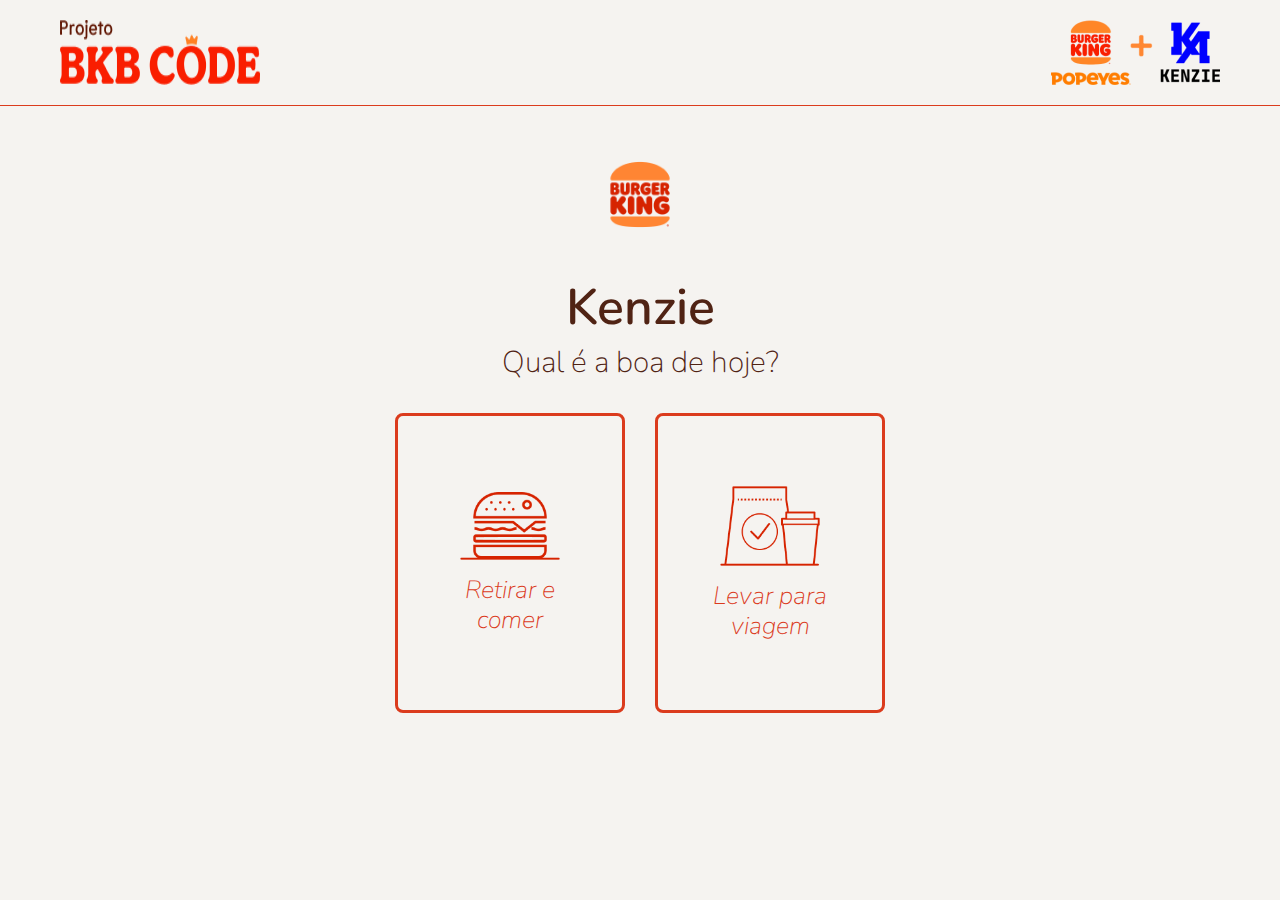
==== bk_totem.html @ 24e82b78 "Aula 3" ====
<!DOCTYPE html>
<html lang="en">
<head>
    <meta charset="UTF-8">
    <meta http-equiv="X-UA-Compatible" content="IE=edge">
    <meta name="viewport" content="width=device-width, initial-scale=1.0">
    <link rel="preconnect" href="https://fonts.googleapis.com">
    <link rel="preconnect" href="https://fonts.gstatic.com" crossorigin>
    <link href="https://fonts.googleapis.com/css2?family=Nunito:ital,wght@0,200;0,300;0,400;0,500;0,600;0,700;1,200;1,300;1,400;1,500;1,600&display=swap" rel="stylesheet">
    <link rel="stylesheet" href="./src/css/reset.css">
    <link rel="stylesheet" href="./src/css/bk_totem.css">
    <title>Totem - BKB + Kenzie</title>
</head>
<body>
    <header class="cabecalho">
        <div class="container">
            <img src="./src/assets/Projeto BKB Code 1.png" alt="Projeto BKB Code Logo">
            <img src="./src/assets/Logos1.png" alt="Logo BKB + Kenzie">
        </div>
    </header>

    <main id="container_principal">
        <img src="./src/assets/bk_logo.png" alt="BK Logo Hamburguer">

        <div id="container_titulo">
            <h1>Kenzie</h1>
            <p>Qual é a boa de hoje?</p>
        </div>

        <section id="section_opcoes">
            <div>
                <img src="./src/assets/hamburguer.png" alt="Imagem de um Hamburguer">
                <p>Retirar e comer</p>
            </div>
            <div>
                <img src="./src/assets/sacola.png" alt="Imagem de uma sacola com um copo para viagem">
                <p>Levar para viagem</p>
            </div>
        </section>
    </main>
</body>
</html>
---- src/css/bk_totem.css ----
body {
    background-color: #F5F3F0;
    font-family: 'Nunito', sans-serif;
   
}

/* CABEÇALHO */
.cabecalho {
    border-bottom: 1px solid #DB3B1D;
}
.cabecalho .container{
    display: flex;
    justify-content: space-between;
   
}
.container {
    max-width: 1330px;
    margin: 0 auto;
    padding: 20px 60px;
}

/* PARTE PRINCIPAL */
/* TÍTULO */
#container_principal {
    display: flex;
    flex-direction: column;
    justify-content: center;
    align-items: center;
    padding: 30px 0;
}
#container_principal > img {
    width: 110px;
    margin-bottom: 10px;
}
#container_titulo {
    color: #502314;
    display: flex;
    flex-direction: column;
    align-items: center;
    margin: 20px 0;
}
#container_titulo > h1 {
    font-weight: 600;
    font-size: 50px;
    margin-bottom: 15px;
}
#container_titulo > p {
    font-weight: 200;
    font-size: 30px;
}

/* SECTION OPÇÕES */
#section_opcoes {
    display: flex;
}
#section_opcoes > div {
    border: 3px solid #DB3B1D;
    border-radius: 8px;
    margin: 15px;
    height: 300px;
    width: 230px;
    display: flex;
    flex-direction: column;
    align-items: center;
    justify-content: center;
}
#section_opcoes > div > img {
    width: 100px;
    margin-bottom: 15px;
}
#section_opcoes > div > p {
    color: #DB3B1D;
    font-style: italic;
    font-weight: 200;
    font-size: 25px;
    width: 130px;
    text-align: center;
    line-height: 30px;
}
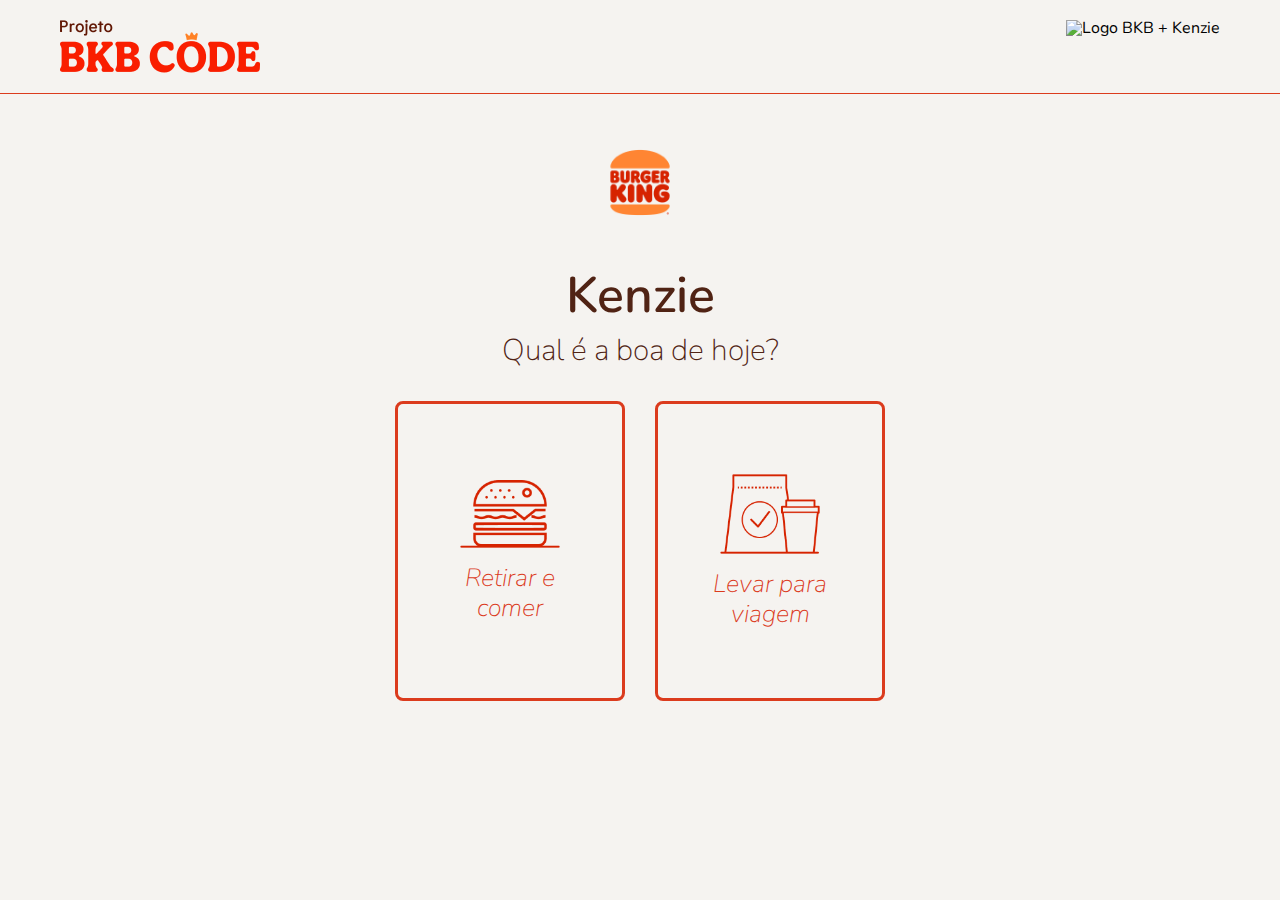
==== commit fa768c0d: "Aula 4" ====
--- a/bk_totem.html
+++ b/bk_totem.html
@@ -9,13 +9,13 @@
     <link href="https://fonts.googleapis.com/css2?family=Nunito:ital,wght@0,200;0,300;0,400;0,500;0,600;0,700;1,200;1,300;1,400;1,500;1,600&display=swap" rel="stylesheet">
     <link rel="stylesheet" href="./src/css/reset.css">
     <link rel="stylesheet" href="./src/css/bk_totem.css">
-    <title>Totem - BKB + Kenzie</title>
+    <title>Live - BKB + Kenzie</title>
 </head>
 <body>
     <header class="cabecalho">
         <div class="container">
             <img src="./src/assets/Projeto BKB Code 1.png" alt="Projeto BKB Code Logo">
-            <img src="./src/assets/Logos1.png" alt="Logo BKB + Kenzie">
+            <img src="./src/assets/Logos 1.png" alt="Logo BKB + Kenzie">
         </div>
     </header>
 
